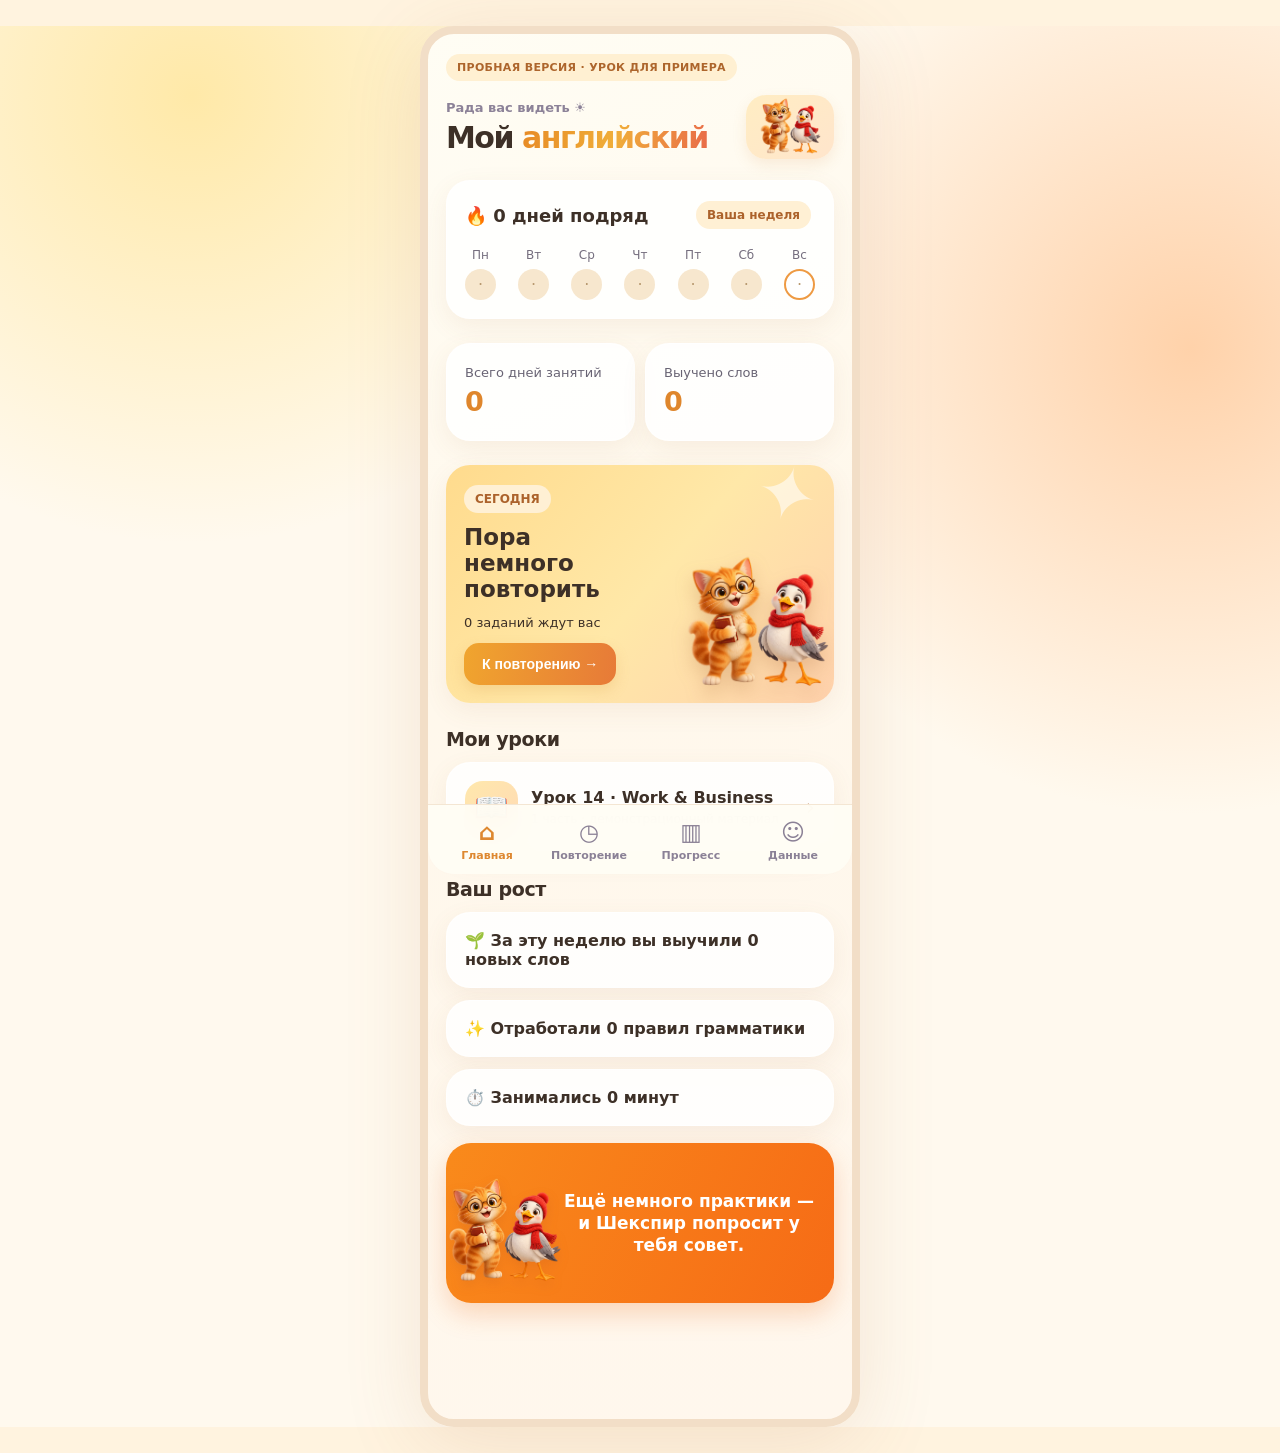
==== web/index.html @ 9d1e8ce3 "Publish trial English learning browser app" ====
<!doctype html><html lang="ru"><head><meta charset="utf-8"><meta name="viewport" content="width=device-width,initial-scale=1"><meta name="theme-color" content="#fff6e5"><meta name="apple-mobile-web-app-capable" content="yes"><meta name="apple-mobile-web-app-status-bar-style" content="default"><title>Мой английский</title><link rel="manifest" href="./manifest.webmanifest"><link rel="apple-touch-icon" href="./assets/mascots.png"><link rel="stylesheet" href="./style.css"></head><body><main id="app" class="shell"><div id="screen"><p>Загружаем уроки…</p></div><nav id="nav" class="nav"></nav></main><script src="./content.js"></script><script src="./app.js"></script></body></html>
---- web/style.css ----
:root{font-family:Inter,ui-sans-serif,system-ui,-apple-system,"Segoe UI",sans-serif;color:#3d3027;background:#fff3df}*{box-sizing:border-box}body{margin:0;min-height:100vh;background:radial-gradient(circle at 15% 5%,#ffe9a8 0,transparent 26%),radial-gradient(circle at 93% 23%,#ffd2aa 0,transparent 29%),#fff9ee}.shell{width:min(100%,440px);min-height:100vh;margin:auto;background:linear-gradient(155deg,#fffdf4,#fff8ec 42%,#fff7ed);box-shadow:0 15px 80px #a35e3122;position:relative;padding:20px 18px 106px}.badge{font-size:11px;color:#ad652c;background:#fff0d2;border-radius:40px;padding:7px 11px;display:inline-block;font-weight:700;letter-spacing:.03em}.top{display:flex;align-items:center;justify-content:space-between;gap:10px;margin:14px 0 21px}.top h1{font-size:30px;margin:0;line-height:1.1;letter-spacing:-.05em}.gradient{background:linear-gradient(100deg,#e78a25,#f0ae39,#e96b49);background-clip:text;color:transparent}.avatar{width:88px;height:64px;display:grid;place-items:center;border-radius:20px;background:linear-gradient(140deg,#ffedc3,#ffe5cc);box-shadow:0 6px 14px #d99b5728;flex:none}.avatar img{width:86px;height:62px;object-fit:contain}.eyebrow{color:#8c8298;font-size:13px;font-weight:600;margin:0 0 6px}.section-title{font-size:19px;letter-spacing:-.02em;margin:25px 0 12px}.sub{color:#726b7c;font-size:14px;line-height:1.5}.card{border:1px solid #ffffffcc;background:#ffffffd9;box-shadow:0 8px 26px #9a673e15;border-radius:24px;padding:18px;margin:12px 0}.hero{background:linear-gradient(130deg,#ffdb8d 0,#ffe8a8 52%,#ffd1ac 100%);min-height:177px;overflow:hidden;position:relative;border:0}.hero:after{content:'✦';font-size:74px;color:#ffffff95;position:absolute;right:16px;top:-14px;transform:rotate(15deg)}.hero .illustration{width:146px;height:150px;object-fit:contain;position:absolute;right:4px;bottom:4px;filter:drop-shadow(0 9px 9px #a7663940)}.hero h2{font-size:23px;line-height:1.13;max-width:180px;margin:9px 0}.hero p{font-size:13px;max-width:185px}.metric-grid{display:grid;grid-template-columns:1fr 1fr;gap:10px}.metric{text-align:left;min-height:96px}.metric strong{display:block;font-size:27px;line-height:1;margin:7px 0;color:#5e39c7}.metric span{font-size:13px;color:#696474}.streak{background:linear-gradient(150deg,#fff,#fff9f5)}.streak-header{display:flex;justify-content:space-between;align-items:center}.streak-header strong{font-size:18px}.week{display:flex;justify-content:space-between;gap:4px;margin-top:17px}.day{text-align:center;font-size:12px;color:#756e7e}.dot{width:31px;height:31px;border-radius:50%;display:grid;place-items:center;margin:7px auto 0;background:#eee8f5;color:#af9cbe;font-size:16px}.dot.done{background:#8558e9;color:white;box-shadow:0 4px 9px #8558e94a}.dot.today{border:2px solid #f293b7;background:#fff}.lesson{display:flex;align-items:center;gap:13px;cursor:pointer}.lesson-icon{width:53px;height:53px;border-radius:18px;display:grid;place-items:center;background:linear-gradient(140deg,#ffe8ac,#ffd9b5);font-size:28px;flex:none}.lesson h3{margin:0 0 5px;font-size:16px}.lesson p{margin:0;font-size:12px;color:#7d7488}.chev{margin-left:auto;color:#bc8d66;font-size:23px}.btn{display:inline-flex;align-items:center;justify-content:center;gap:8px;border:0;border-radius:15px;padding:13px 18px;background:linear-gradient(100deg,#f0a52e,#e77a38);color:#fff;font-weight:750;font-size:14px;cursor:pointer;box-shadow:0 6px 14px #d4903934}.btn.secondary{background:#fff0d4;color:#9b5c20;box-shadow:none}.btn.ghost{background:white;color:#55466e;border:1px solid #f3dfca;box-shadow:none}.btn.full{width:100%}.btn:disabled{opacity:.5;cursor:default}.text-button{background:transparent;border:0;color:#b46428;font-weight:750;cursor:pointer;padding:6px 0}.nav{position:fixed;bottom:0;left:50%;transform:translateX(-50%);width:min(100%,440px);display:grid;grid-template-columns:repeat(4,1fr);background:#fffdf5ed;border-top:1px solid #f4e6d3;backdrop-filter:blur(15px);padding:9px 8px max(11px,env(safe-area-inset-bottom));z-index:5}.nav button{border:0;background:transparent;color:#8b8196;font-size:11px;font-weight:600;cursor:pointer}.nav button span{display:block;font-size:23px;line-height:1.5}.nav button.active{color:#df862c}.back{border:0;background:transparent;color:#b7642e;font-size:15px;font-weight:750;padding:4px 0 12px;cursor:pointer}.block{display:flex;gap:13px;align-items:center;cursor:pointer}.block .icon{display:grid;place-items:center;width:48px;height:48px;border-radius:16px;background:#fff0d4;font-size:24px;flex:none}.block h3{margin:0 0 4px;font-size:16px}.block p{margin:0;color:#7b7184;font-size:13px}.choice{display:block;width:100%;text-align:left;padding:15px 17px;border:1px solid #f1ddc8;border-radius:16px;background:#fff;margin:9px 0;color:#342c43;font:inherit;font-weight:600;cursor:pointer}.choice.selected{border-color:#dd963f;background:#fff3d9}.choice.correct{border-color:#59b791;background:#eafbf2}.choice.wrong{border-color:#e99a90;background:#fff0ec}.input{font:inherit;width:100%;border:1px solid #eddbc8;border-radius:15px;padding:15px;color:#342b42;margin:8px 0 14px;background:white}.question{font-size:23px;line-height:1.35;margin:14px 0 20px}.pill{display:inline-flex;background:#fff0d4;color:#ac622b;border-radius:40px;padding:7px 11px;font-size:12px;font-weight:700;margin:2px 4px 2px 0}.feedback{background:#edf9f1;border:1px solid #d4eddc;padding:17px;border-radius:18px;margin:15px 0;line-height:1.5}.feedback.bad{background:#fff2ed;border-color:#f4dcd2}.feedback h3{margin:0 0 8px}.feedback p{margin:0 0 7px}.bar{height:9px;background:#f3e5d5;border-radius:99px;overflow:hidden;margin:13px 0 22px}.bar>span{display:block;height:100%;background:linear-gradient(90deg,#f2aa33,#e87847);border-radius:99px}.center{text-align:center}.big-icon{font-size:78px;margin:15px 0}.result-mascots{height:152px;margin:4px auto 12px}.result-mascots img{width:155px;height:150px;object-fit:contain}.muted{color:#82798b}.row{display:flex;justify-content:space-between;align-items:center;gap:10px}.two{display:grid;grid-template-columns:1fr 1fr;gap:10px}.mini-note{font-size:12px;color:#8a8190}.screen{animation:show .22s ease-out}@keyframes show{from{opacity:.6;transform:translateY(6px)}to{opacity:1;transform:none}}@media(min-width:600px){.shell{min-height:850px;margin:26px auto;border-radius:34px;overflow:hidden;border:8px solid #f2dec7}.nav{bottom:26px;width:424px;border-radius:0 0 26px 26px}}

/* Warm, sunny visual identity */
.streak{background:linear-gradient(150deg,#fffdfa,#fff6e9)}
.dot{background:#f7e7ce;color:#b89970}.dot.done{background:#ef9c32;color:white;box-shadow:0 4px 9px #df9c4b66}.dot.today{border-color:#ee9a43}
.metric strong{color:#df862c}.lesson-icon{color:#bb6f28}.nav button.active{color:#de8830}.text-button{color:#bd712d}
.choice.correct{border-color:#4ca66e;background:#dcf6e5;color:#155c31}.choice.wrong{border-color:#dd655d;background:#ffe6e1;color:#9d302c}.choice:disabled{opacity:1;cursor:default}.input.correct{border:2px solid #4ca66e;background:#e7f8eb;color:#155c31}.input.wrong{border:2px solid #dd655d;background:#ffe9e5;color:#9d302c}
.feedback:not(.bad){background:#e4f8e9;border-color:#a9dfb7}.feedback.bad{background:#ffe5e1;border-color:#edaaa1}

.motivation{background:linear-gradient(115deg,#f98a1b,#f66b16);border-radius:25px;box-shadow:0 11px 26px #ea742642;padding:18px 18px 18px 116px;position:relative;min-height:160px;margin:17px 0 10px;color:#fff;display:flex;align-items:center;text-align:center}.motivation img{position:absolute;width:116px;height:142px;object-fit:contain;left:0;bottom:0;filter:drop-shadow(0 5px 6px #9a3e2522)}.motivation-copy{width:100%;display:grid;justify-items:center;gap:9px}.motivation-copy span{font-size:10px;letter-spacing:.08em;font-weight:800;opacity:.85}.motivation-copy strong{font-size:17px;line-height:1.3}.motivation-copy button{border:1px solid #ffffff99;border-radius:99px;background:#ffffff24;color:white;font:inherit;font-weight:700;font-size:12px;padding:6px 12px;cursor:pointer}@media(max-width:360px){.motivation{padding-left:104px}.motivation img{width:104px}.motivation-copy strong{font-size:15px}}

/* Interactive trial styles */
.shell{min-height:100vh}.card.clickable{cursor:pointer}.card.clickable:focus-visible,.btn:focus-visible,.choice:focus-visible{outline:3px solid #d7781c;outline-offset:2px}.small-card{padding:16px}.grid-two{display:grid;grid-template-columns:1fr 1fr;gap:10px}.grid-two .card{margin:0}.stat{font-size:24px;color:#dd812b;display:block}.stages-list{display:grid;gap:10px}.stages-list .card{margin:0}.input.correct{border:2px solid #4ca66e;background:#e7f8eb;color:#155c31}.input.wrong{border:2px solid #dd655d;background:#ffe9e5;color:#9d302c}.input.unknown{border:2px solid #d7a04d;background:#fff4df}.choice:disabled{opacity:1;cursor:default}.error{background:#ffe8e5;border:1px solid #eaaeaa;border-radius:15px;padding:14px}.warning{background:#fff3db;border:1px solid #ead6a4;border-radius:15px;padding:14px}.success{background:#e4f8e9;border:1px solid #a9dfb7;border-radius:15px;padding:14px}.study-feedback{line-height:1.5;margin-top:16px}.study-feedback p{margin:8px 0}.btn-row{display:flex;gap:8px;flex-wrap:wrap}.btn-row .btn{flex:1;min-width:135px}.motivation{background:linear-gradient(115deg,#f98a1b,#f66b16);border-radius:25px;box-shadow:0 11px 26px #ea742642;padding:18px 18px 18px 116px;position:relative;min-height:160px;margin:17px 0 10px;color:#fff;display:flex;align-items:center;text-align:center}.motivation img{position:absolute;width:116px;height:142px;object-fit:contain;left:0;bottom:0}.motivation-copy{width:100%;font-size:17px;line-height:1.3}.mascot-small{width:84px;height:62px;object-fit:contain}.muted-small{font-size:12px;color:#8a8190}.review-list{list-style:none;padding:0;margin:0}.review-list li{padding:9px 0;border-bottom:1px solid #f2e7dc}.toolbar{display:flex;justify-content:space-between;align-items:center;gap:8px}.toolbar h1{margin:0}.bar{margin:14px 0 22px}.panel-label{font-weight:750;color:#a76530;font-size:12px;letter-spacing:.06em}.rule-lines p{margin:13px 0;line-height:1.55}.rule-lines p:last-child{margin-bottom:0}.choice.correct{border-color:#4ca66e;background:#dcf6e5;color:#155c31}.choice.wrong{border-color:#dd655d;background:#ffe6e1;color:#9d302c}.nav button{font-family:inherit}button:disabled{opacity:.65;cursor:default}#file-import{display:none}@media(min-width:600px){.nav{width:424px}}
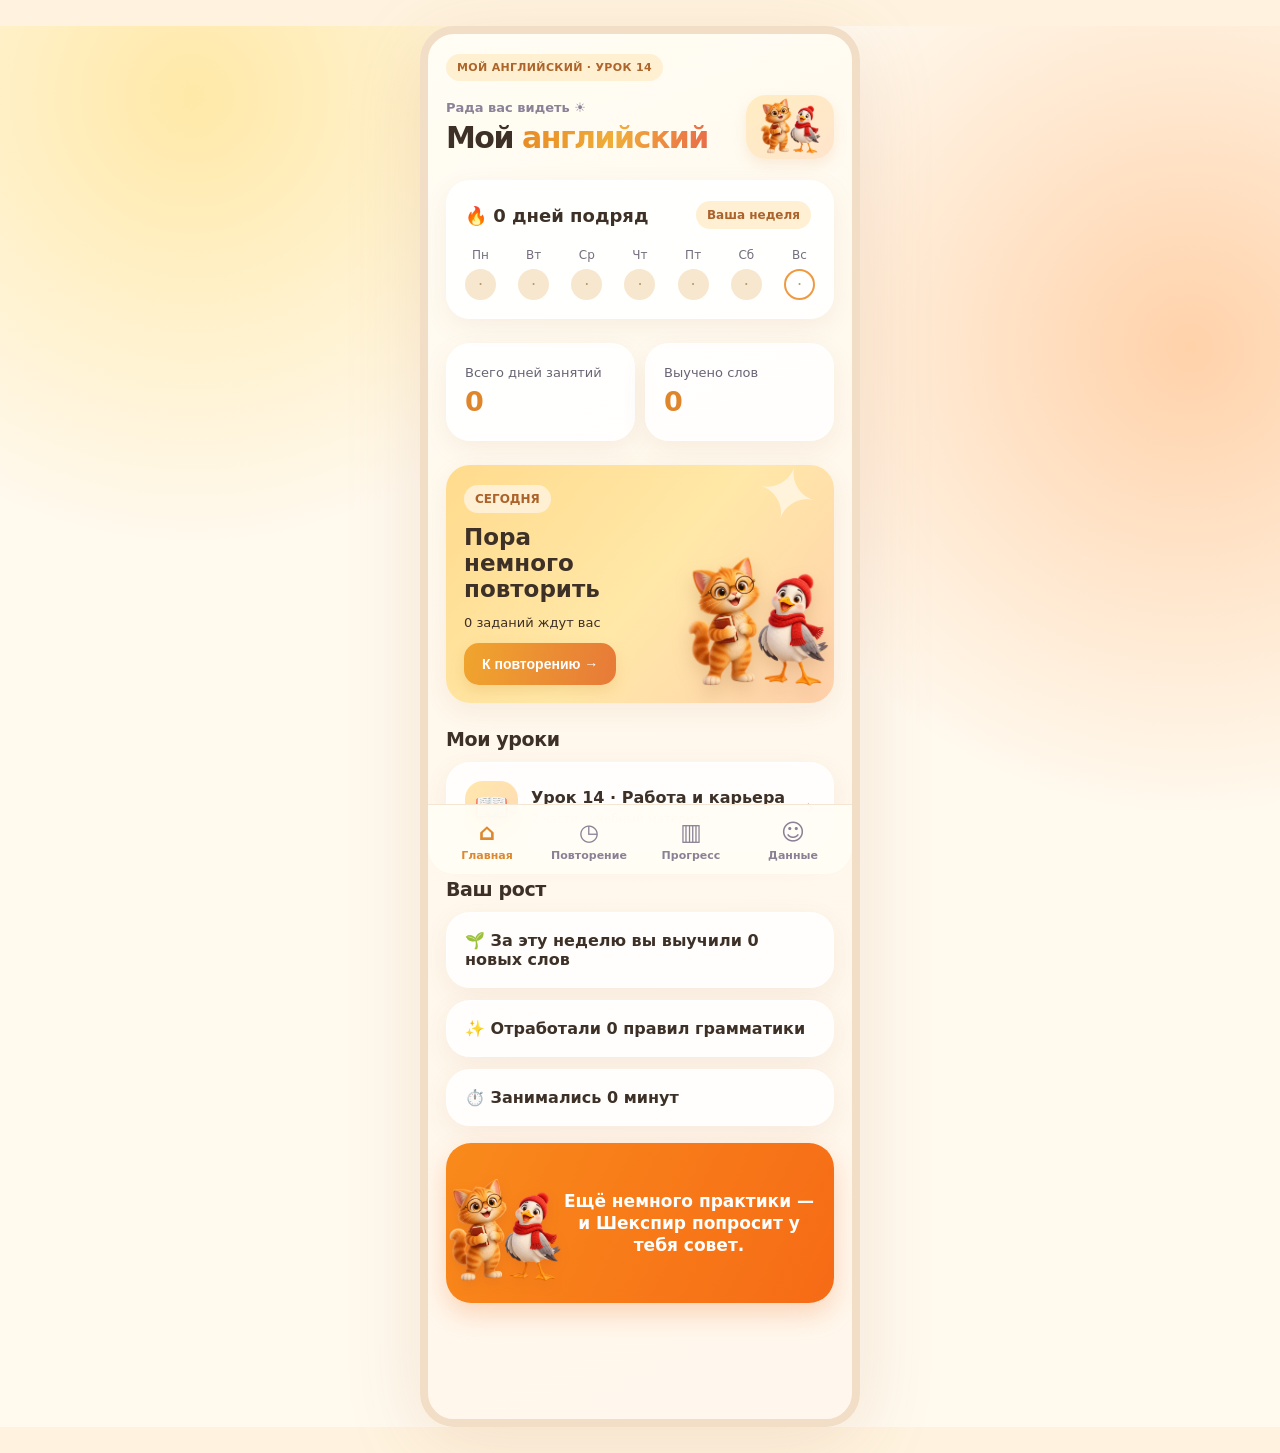
==== commit c85ea80c: "Sync learning progress across privately paired devices Keep GitHub Pages hosting, merge offline answ" ====
--- a/web/index.html
+++ b/web/index.html
@@ -1 +1 @@
-<!doctype html><html lang="ru"><head><meta charset="utf-8"><meta name="viewport" content="width=device-width,initial-scale=1"><meta name="theme-color" content="#fff6e5"><meta name="apple-mobile-web-app-capable" content="yes"><meta name="apple-mobile-web-app-status-bar-style" content="default"><title>Мой английский</title><link rel="manifest" href="./manifest.webmanifest"><link rel="apple-touch-icon" href="./assets/mascots.png"><link rel="stylesheet" href="./style.css"></head><body><main id="app" class="shell"><div id="screen"><p>Загружаем уроки…</p></div><nav id="nav" class="nav"></nav></main><script src="./content.js"></script><script src="./app.js"></script></body></html>
+<!doctype html><html lang="ru"><head><meta charset="utf-8"><meta name="viewport" content="width=device-width,initial-scale=1"><meta name="theme-color" content="#fff6e5"><meta name="apple-mobile-web-app-capable" content="yes"><meta name="apple-mobile-web-app-status-bar-style" content="default"><title>Мой английский</title><link rel="manifest" href="./manifest.webmanifest"><link rel="apple-touch-icon" href="./assets/mascots.png"><link rel="stylesheet" href="./style.css"></head><body><main id="app" class="shell"><div id="screen"><p>Загружаем уроки…</p></div><nav id="nav" class="nav"></nav></main><script src="./content.js"></script><script src="./sync-data.js"></script><script src="./sync-client.js"></script><script src="./app.js"></script></body></html>
--- a/web/style.css
+++ b/web/style.css
@@ -12,3 +12,23 @@
 
 /* Interactive trial styles */
 .shell{min-height:100vh}.card.clickable{cursor:pointer}.card.clickable:focus-visible,.btn:focus-visible,.choice:focus-visible{outline:3px solid #d7781c;outline-offset:2px}.small-card{padding:16px}.grid-two{display:grid;grid-template-columns:1fr 1fr;gap:10px}.grid-two .card{margin:0}.stat{font-size:24px;color:#dd812b;display:block}.stages-list{display:grid;gap:10px}.stages-list .card{margin:0}.input.correct{border:2px solid #4ca66e;background:#e7f8eb;color:#155c31}.input.wrong{border:2px solid #dd655d;background:#ffe9e5;color:#9d302c}.input.unknown{border:2px solid #d7a04d;background:#fff4df}.choice:disabled{opacity:1;cursor:default}.error{background:#ffe8e5;border:1px solid #eaaeaa;border-radius:15px;padding:14px}.warning{background:#fff3db;border:1px solid #ead6a4;border-radius:15px;padding:14px}.success{background:#e4f8e9;border:1px solid #a9dfb7;border-radius:15px;padding:14px}.study-feedback{line-height:1.5;margin-top:16px}.study-feedback p{margin:8px 0}.btn-row{display:flex;gap:8px;flex-wrap:wrap}.btn-row .btn{flex:1;min-width:135px}.motivation{background:linear-gradient(115deg,#f98a1b,#f66b16);border-radius:25px;box-shadow:0 11px 26px #ea742642;padding:18px 18px 18px 116px;position:relative;min-height:160px;margin:17px 0 10px;color:#fff;display:flex;align-items:center;text-align:center}.motivation img{position:absolute;width:116px;height:142px;object-fit:contain;left:0;bottom:0}.motivation-copy{width:100%;font-size:17px;line-height:1.3}.mascot-small{width:84px;height:62px;object-fit:contain}.muted-small{font-size:12px;color:#8a8190}.review-list{list-style:none;padding:0;margin:0}.review-list li{padding:9px 0;border-bottom:1px solid #f2e7dc}.toolbar{display:flex;justify-content:space-between;align-items:center;gap:8px}.toolbar h1{margin:0}.bar{margin:14px 0 22px}.panel-label{font-weight:750;color:#a76530;font-size:12px;letter-spacing:.06em}.rule-lines p{margin:13px 0;line-height:1.55}.rule-lines p:last-child{margin-bottom:0}.choice.correct{border-color:#4ca66e;background:#dcf6e5;color:#155c31}.choice.wrong{border-color:#dd655d;background:#ffe6e1;color:#9d302c}.nav button{font-family:inherit}button:disabled{opacity:.65;cursor:default}#file-import{display:none}@media(min-width:600px){.nav{width:424px}}
+.study-entry{margin:10px 0;padding:16px 18px}
+.study-entry summary{display:flex;align-items:flex-start;gap:10px;cursor:pointer;font-weight:700;line-height:1.35;list-style:none}
+.study-entry summary::-webkit-details-marker{display:none}
+.study-entry summary::before{content:'';flex:none;width:0;height:0;margin-top:5px;border-top:6px solid transparent;border-bottom:6px solid transparent;border-left:7px solid #44362c}
+.study-entry[open] summary::before{transform:rotate(90deg)}
+.study-entry p{line-height:1.55;margin:12px 0 0;color:#51483e;overflow-wrap:anywhere}
+.study-entry p strong{color:#29231d}
+.vocab-wrap{margin:12px 0;border:1px solid #efdcc6;border-radius:18px;overflow:hidden;background:#fff}
+.vocab-table{width:100%;table-layout:fixed;border-collapse:collapse;font-size:14px;line-height:1.4}
+.vocab-table th,.vocab-table td{text-align:left;vertical-align:top;overflow-wrap:anywhere}
+.vocab-table th{padding:12px;background:#fff0d4;color:#92541f;font-size:12px}
+.vocab-table .vocab-number{width:38px;padding-left:5px;padding-right:5px;text-align:center;font-variant-numeric:tabular-nums}
+.vocab-main td{padding:13px 12px 5px}
+.vocab-main td:nth-child(2){border-right:1px solid #f2e5d4}
+.vocab-main .vocab-number{color:#a56932}
+.vocab-main strong{color:#33291f}
+.vocab-detail td{padding:0 12px 10px;border-bottom:1px solid #f1e4d5}
+.vocab-detail:last-child td{border-bottom:0}
+.vocab-detail summary{width:max-content;max-width:100%;cursor:pointer;color:#a6652d;font-size:12px;font-weight:700}
+.vocab-detail p{margin:9px 0 0;color:#51483e;line-height:1.5;overflow-wrap:anywhere}
